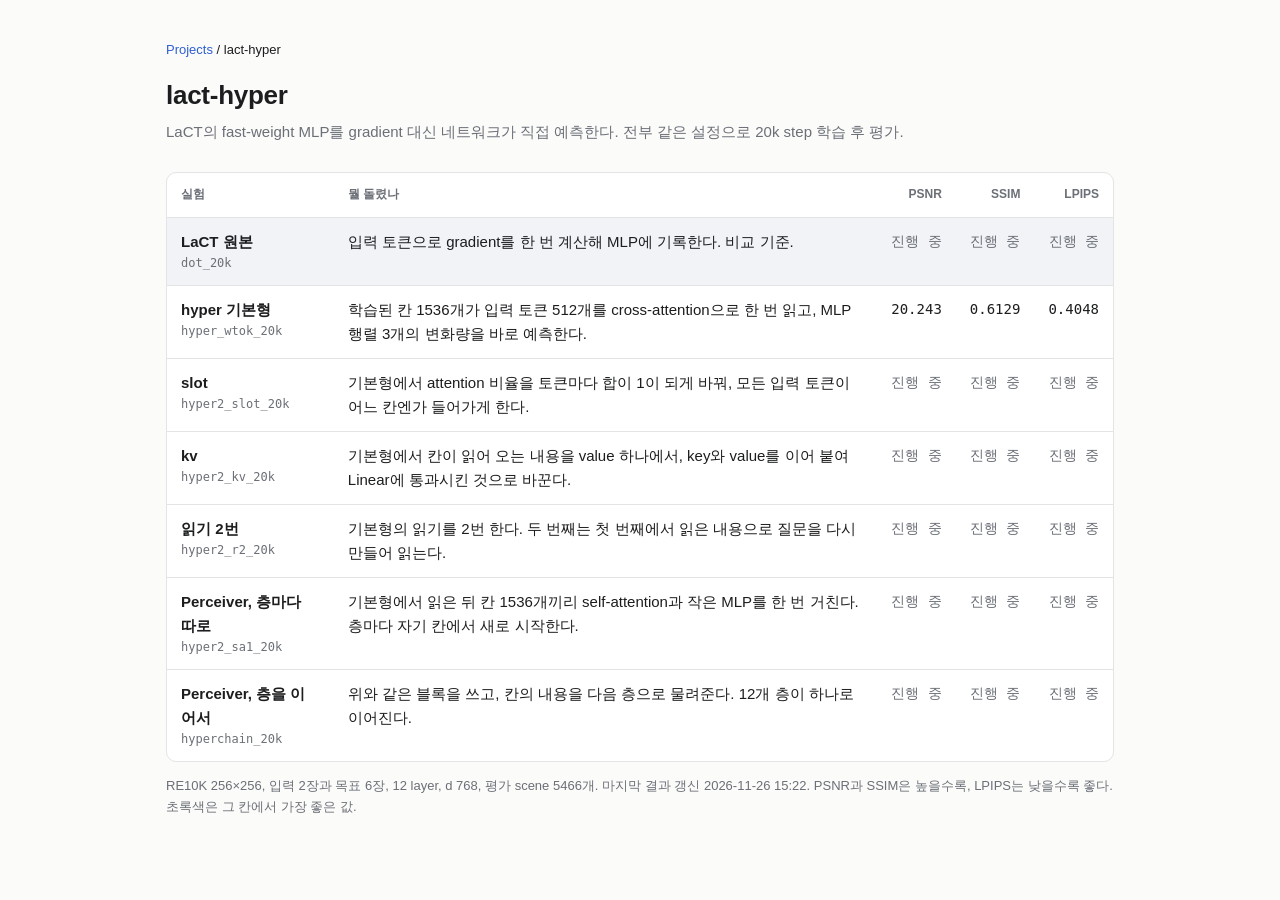
==== lact-hyper/index.html @ a07c0ce9 "Add projects site with lact-hyper results page Co-Authored-By: Claude <noreply@anthropic.com> Claude" ====
<!doctype html>
<html lang="ko">
<head>
<meta charset="utf-8">
<meta name="viewport" content="width=device-width, initial-scale=1">
<meta name="robots" content="noindex, nofollow">
<title>lact-hyper</title>
<link rel="stylesheet" href="../style.css">
</head>
<body>
<main>
  <div class="crumb"><a href="../">Projects</a> / lact-hyper</div>
  <h1>lact-hyper</h1>
  <p class="sub">LaCT의 fast-weight MLP를 gradient 대신 네트워크가 직접 예측한다. 전부 같은 설정으로 20k step 학습 후 평가.</p>
  <div class="wrap">
    <table>
      <thead>
        <tr><th>실험</th><th>뭘 돌렸나</th><th class="num">PSNR</th><th class="num">SSIM</th><th class="num">LPIPS</th></tr>
      </thead>
      <tbody id="rows"><tr><td colspan="5" class="pending">불러오는 중</td></tr></tbody>
    </table>
  </div>
  <p class="note" id="note"></p>
</main>
<script>
const esc = s => String(s).replace(/[&<>"]/g, c => ({'&':'&amp;','<':'&lt;','>':'&gt;','"':'&quot;'}[c]));
fetch('data.json?t=' + Math.floor(Date.now() / 60000)).then(r => r.json()).then(d => {
  const done = d.arms.filter(a => a.psnr != null);
  const best = {
    psnr: Math.max(...done.map(a => a.psnr)),
    ssim: Math.max(...done.map(a => a.ssim)),
    lpips: Math.min(...done.map(a => a.lpips)),
  };
  const cell = (a, k, n) => a[k] == null
    ? '<td class="num pending">진행 중</td>'
    : `<td class="num${done.length > 1 && a[k] === best[k] ? ' best' : ''}">${a[k].toFixed(n)}</td>`;
  document.getElementById('rows').innerHTML = d.arms.map(a => `
    <tr class="${a.base ? 'base' : ''}">
      <td><div class="label">${esc(a.label)}</div><div class="exp">${esc(a.exp)}</div></td>
      <td class="desc">${esc(a.desc)}</td>
      ${cell(a, 'psnr', 3)}${cell(a, 'ssim', 4)}${cell(a, 'lpips', 4)}
    </tr>`).join('');
  const scenes = done.length ? done[0].scenes : null;
  document.getElementById('note').textContent =
    'RE10K 256×256, 입력 2장과 목표 6장, 12 layer, d 768' +
    (scenes ? `, 평가 scene ${scenes}개` : '') +
    (d.updated ? `. 마지막 결과 갱신 ${d.updated}` : '') + '. PSNR과 SSIM은 높을수록, LPIPS는 낮을수록 좋다. 초록색은 그 칸에서 가장 좋은 값.';
}).catch(() => {
  document.getElementById('rows').innerHTML = '<tr><td colspan="5" class="pending">data.json을 읽지 못했다</td></tr>';
});
</script>
</body>
</html>
---- style.css ----
:root {
  --bg: #fbfbfa; --fg: #1c1d1f; --muted: #6b6f76; --line: #e3e4e6; --card: #ffffff;
  --accent: #2f5fd0; --best: #0d7a4f; --base-bg: #f1f3f7;
}
@media (prefers-color-scheme: dark) {
  :root {
    --bg: #131416; --fg: #e8e9eb; --muted: #9a9fa8; --line: #2b2d31; --card: #1a1b1e;
    --accent: #8fb0ff; --best: #5ed3a0; --base-bg: #202329;
  }
}
* { box-sizing: border-box; }
body {
  margin: 0; background: var(--bg); color: var(--fg);
  font: 15px/1.6 -apple-system, BlinkMacSystemFont, "Segoe UI", "Apple SD Gothic Neo", "Noto Sans KR", sans-serif;
}
main { max-width: 980px; margin: 0 auto; padding: 40px 16px 64px; }
h1 { font-size: 26px; margin: 0 0 4px; letter-spacing: -0.01em; }
.sub { color: var(--muted); margin: 0 0 28px; }
a { color: var(--accent); text-decoration: none; }
a:hover { text-decoration: underline; }
.crumb { font-size: 13px; margin-bottom: 14px; }
.plist { list-style: none; padding: 0; margin: 0; border-top: 1px solid var(--line); }
.plist li { padding: 14px 2px; border-bottom: 1px solid var(--line); display: flex; gap: 16px; flex-wrap: wrap; align-items: baseline; }
.plist a { font-weight: 600; min-width: 130px; }
.plist span { color: var(--muted); }
.wrap { overflow-x: auto; background: var(--card); border: 1px solid var(--line); border-radius: 10px; }
table { border-collapse: collapse; width: 100%; min-width: 640px; }
th, td { padding: 12px 14px; text-align: left; vertical-align: top; border-bottom: 1px solid var(--line); }
tr:last-child td { border-bottom: 0; }
th { font-size: 12px; font-weight: 600; color: var(--muted); white-space: nowrap; }
th.num, td.num { text-align: right; white-space: nowrap; font-variant-numeric: tabular-nums; }
td.num { font-family: ui-monospace, SFMono-Regular, Menlo, Consolas, monospace; font-size: 14px; }
tr.base td { background: var(--base-bg); }
.label { font-weight: 600; }
.exp { color: var(--muted); font-size: 12px; font-family: ui-monospace, SFMono-Regular, Menlo, Consolas, monospace; }
.desc { color: var(--fg); }
.best { color: var(--best); font-weight: 700; }
.pending { color: var(--muted); font-family: inherit; font-size: 13px; }
.note { color: var(--muted); font-size: 13px; margin-top: 14px; }
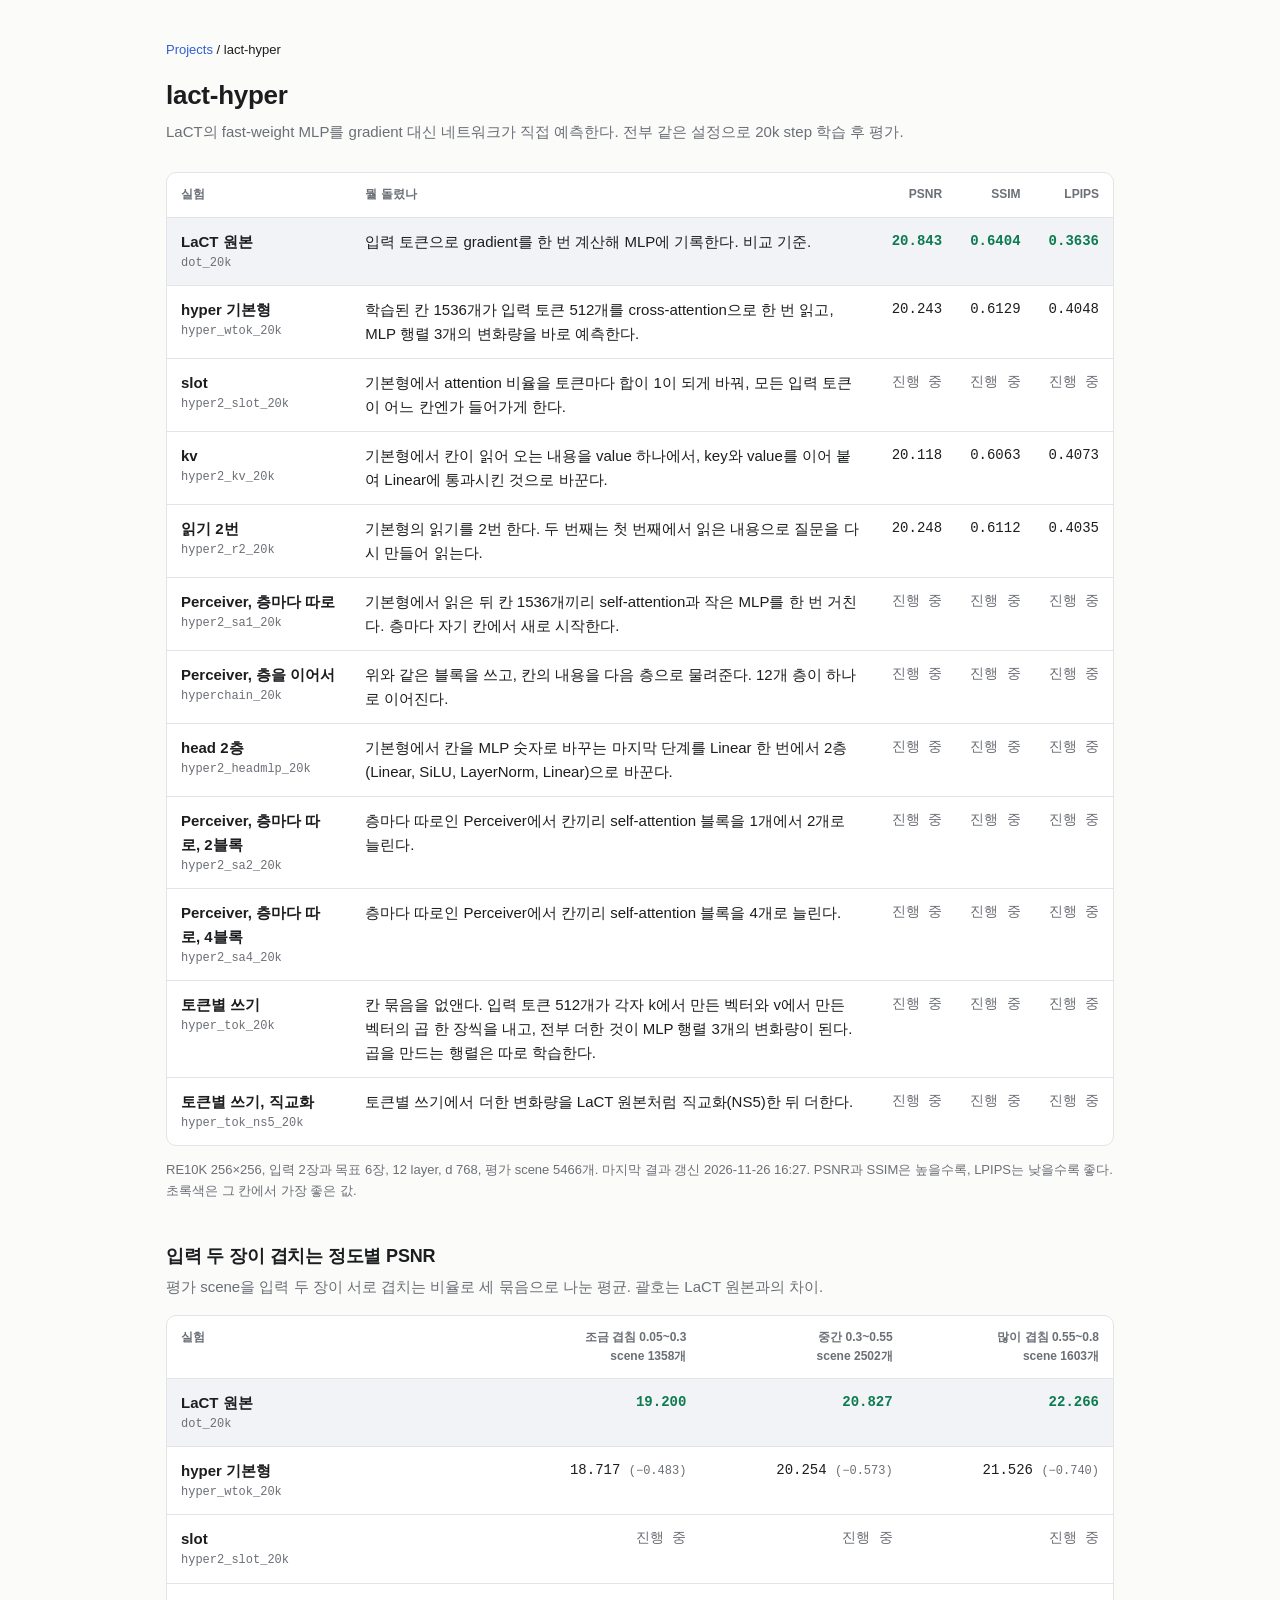
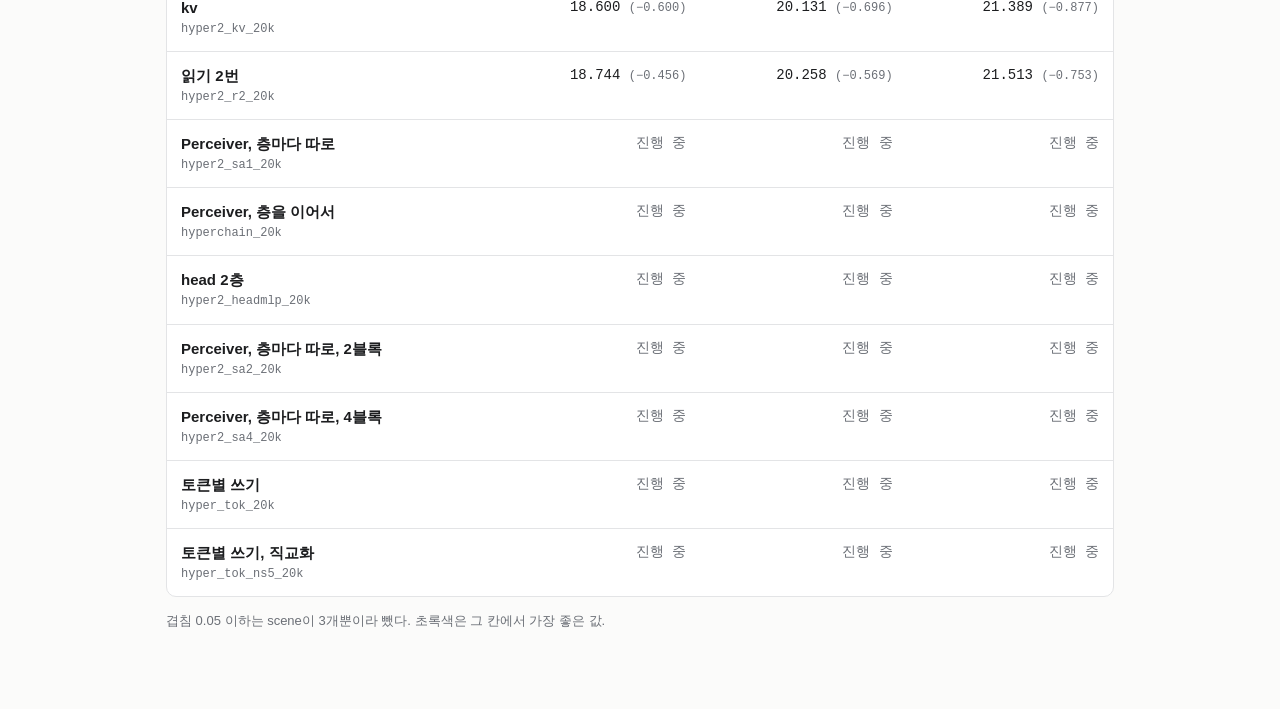
==== commit cd3582ed: "lact-hyper: add PSNR table split by input overlap Co-Authored-By: Claude <noreply@anthropic.com> Cla" ====
--- a/lact-hyper/index.html
+++ b/lact-hyper/index.html
@@ -21,6 +21,16 @@
     </table>
   </div>
   <p class="note" id="note"></p>
+
+  <h2>입력 두 장이 겹치는 정도별 PSNR</h2>
+  <p class="sub">평가 scene을 입력 두 장이 서로 겹치는 비율로 세 묶음으로 나눈 평균. 괄호는 LaCT 원본과의 차이.</p>
+  <div class="wrap">
+    <table>
+      <thead id="ohead"><tr><th>실험</th></tr></thead>
+      <tbody id="orows"><tr><td class="pending">불러오는 중</td></tr></tbody>
+    </table>
+  </div>
+  <p class="note">겹침 0.05 이하는 scene이 3개뿐이라 뺐다. 초록색은 그 칸에서 가장 좋은 값.</p>
 </main>
 <script>
 const esc = s => String(s).replace(/[&<>"]/g, c => ({'&':'&amp;','<':'&lt;','>':'&gt;','"':'&quot;'}[c]));
@@ -40,6 +50,26 @@
       <td class="desc">${esc(a.desc)}</td>
       ${cell(a, 'psnr', 3)}${cell(a, 'ssim', 4)}${cell(a, 'lpips', 4)}
     </tr>`).join('');
+  const binned = d.arms.filter(a => a.bins && a.bins.length);
+  if (binned.length) {
+    const ref = (d.arms.find(a => a.base && a.bins) || binned[0]).bins;
+    const names = ['조금 겹침', '중간', '많이 겹침'];
+    document.getElementById('ohead').innerHTML = '<tr><th>실험</th>' + ref.map((b, i) =>
+      `<th class="num">${names[i] || ''} ${b.lo}~${b.hi}<br>scene ${b.n}개</th>`).join('') + '</tr>';
+    const obest = ref.map((_, i) => Math.max(...binned.map(a => a.bins[i].psnr)));
+    const base = d.arms.find(a => a.base && a.bins);
+    document.getElementById('orows').innerHTML = d.arms.map(a => `
+      <tr class="${a.base ? 'base' : ''}">
+        <td><div class="label">${esc(a.label)}</div><div class="exp">${esc(a.exp)}</div></td>
+        ${ref.map((_, i) => {
+          if (!a.bins || !a.bins[i]) return '<td class="num pending">진행 중</td>';
+          const v = a.bins[i].psnr;
+          const df = base && !a.base ? v - base.bins[i].psnr : null;
+          const dtxt = df == null ? '' : ` <span class="diff">(${df >= 0 ? '+' : '\u2212'}${Math.abs(df).toFixed(3)})</span>`;
+          return `<td class="num${binned.length > 1 && v === obest[i] ? ' best' : ''}">${v.toFixed(3)}${dtxt}</td>`;
+        }).join('')}
+      </tr>`).join('');
+  }
   const scenes = done.length ? done[0].scenes : null;
   document.getElementById('note').textContent =
     'RE10K 256×256, 입력 2장과 목표 6장, 12 layer, d 768' +
--- a/style.css
+++ b/style.css
@@ -37,3 +37,6 @@
 .best { color: var(--best); font-weight: 700; }
 .pending { color: var(--muted); font-family: inherit; font-size: 13px; }
 .note { color: var(--muted); font-size: 13px; margin-top: 14px; }
+h2 { font-size: 18px; margin: 40px 0 4px; letter-spacing: -0.01em; }
+h2 + .sub { margin-bottom: 16px; }
+.diff { color: var(--muted); font-weight: 400; font-size: 12px; }
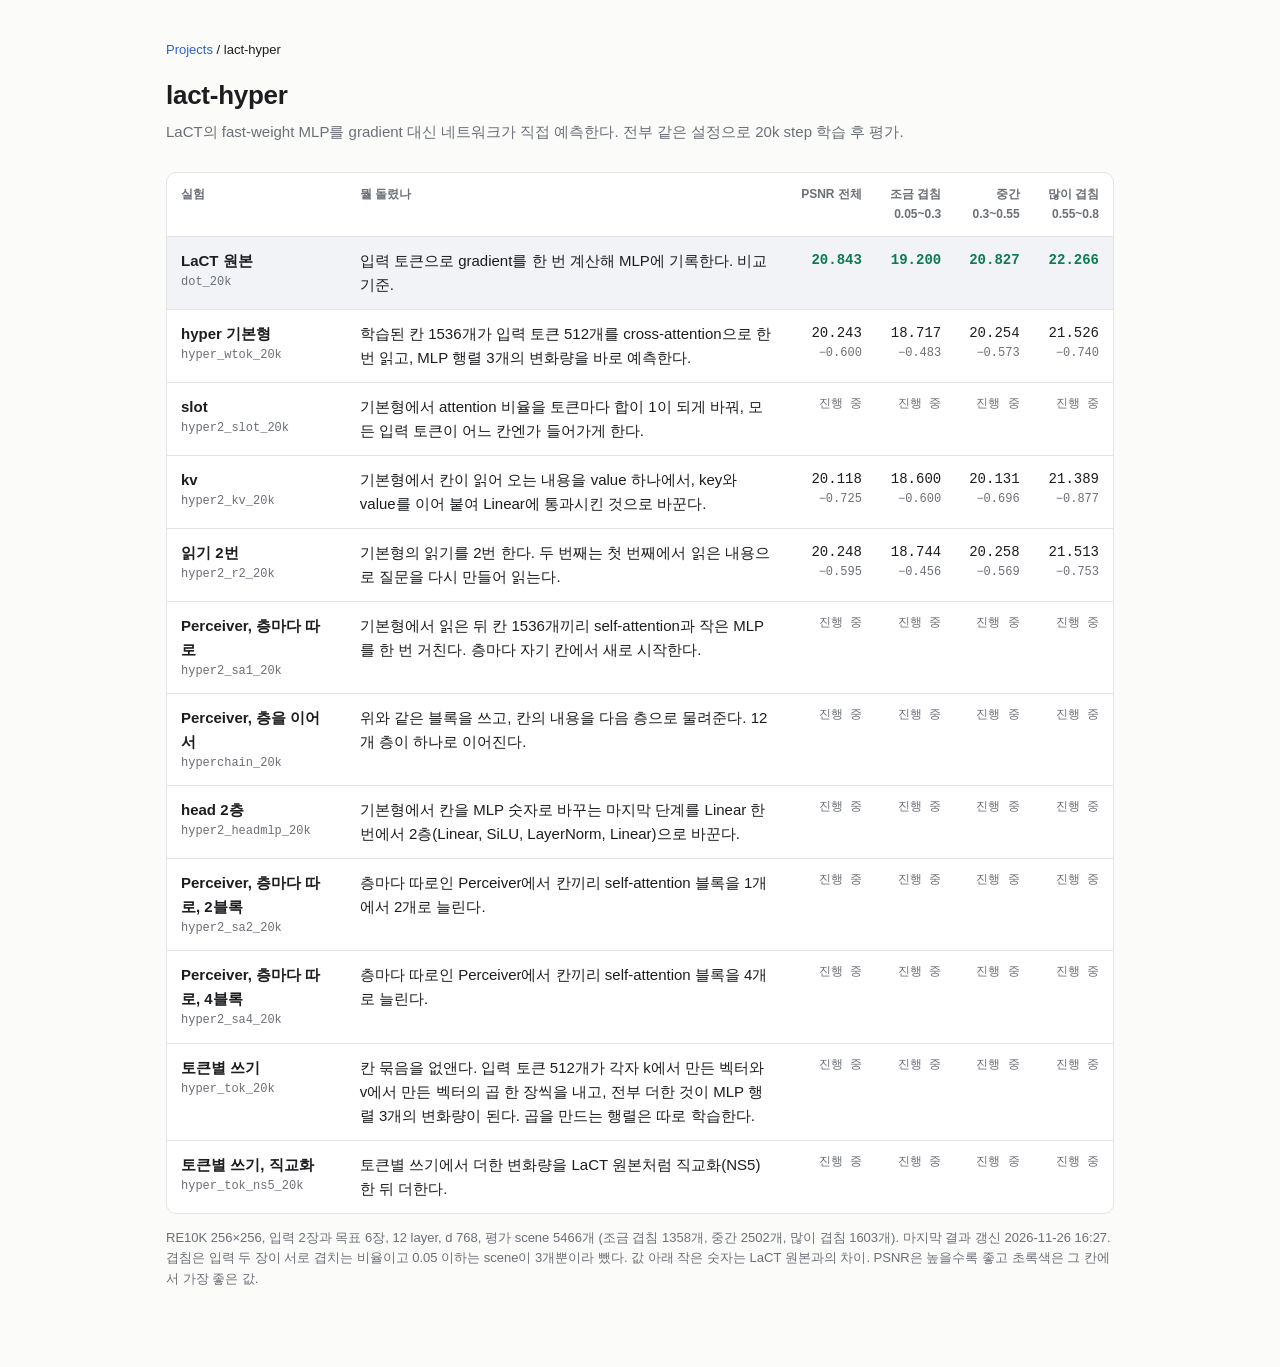
==== commit 274d4d90: "lact-hyper: one table, overall PSNR plus PSNR by input overlap Co-Authored-By: Claude <noreply@anthr" ====
--- a/lact-hyper/index.html
+++ b/lact-hyper/index.html
@@ -14,69 +14,49 @@
   <p class="sub">LaCT의 fast-weight MLP를 gradient 대신 네트워크가 직접 예측한다. 전부 같은 설정으로 20k step 학습 후 평가.</p>
   <div class="wrap">
     <table>
-      <thead>
-        <tr><th>실험</th><th>뭘 돌렸나</th><th class="num">PSNR</th><th class="num">SSIM</th><th class="num">LPIPS</th></tr>
+      <thead id="head">
+        <tr><th>실험</th><th>뭘 돌렸나</th><th class="num">PSNR 전체</th></tr>
       </thead>
-      <tbody id="rows"><tr><td colspan="5" class="pending">불러오는 중</td></tr></tbody>
+      <tbody id="rows"><tr><td colspan="3" class="pending">불러오는 중</td></tr></tbody>
     </table>
   </div>
   <p class="note" id="note"></p>
-
-  <h2>입력 두 장이 겹치는 정도별 PSNR</h2>
-  <p class="sub">평가 scene을 입력 두 장이 서로 겹치는 비율로 세 묶음으로 나눈 평균. 괄호는 LaCT 원본과의 차이.</p>
-  <div class="wrap">
-    <table>
-      <thead id="ohead"><tr><th>실험</th></tr></thead>
-      <tbody id="orows"><tr><td class="pending">불러오는 중</td></tr></tbody>
-    </table>
-  </div>
-  <p class="note">겹침 0.05 이하는 scene이 3개뿐이라 뺐다. 초록색은 그 칸에서 가장 좋은 값.</p>
 </main>
 <script>
 const esc = s => String(s).replace(/[&<>"]/g, c => ({'&':'&amp;','<':'&lt;','>':'&gt;','"':'&quot;'}[c]));
 fetch('data.json?t=' + Math.floor(Date.now() / 60000)).then(r => r.json()).then(d => {
-  const done = d.arms.filter(a => a.psnr != null);
-  const best = {
-    psnr: Math.max(...done.map(a => a.psnr)),
-    ssim: Math.max(...done.map(a => a.ssim)),
-    lpips: Math.min(...done.map(a => a.lpips)),
+  const done = d.arms.filter(a => a.psnr != null && a.bins && a.bins.length);
+  const base = done.find(a => a.base);
+  const ref = (base || done[0] || {bins: []}).bins;
+  const names = ['조금 겹침', '중간', '많이 겹침'];
+  // 열: 전체 PSNR + 입력 두 장이 겹치는 비율 구간별 PSNR
+  const val = (a, i) => a.psnr == null || !a.bins ? null : (i < 0 ? a.psnr : a.bins[i].psnr);
+  const cols = [-1, ...ref.map((_, i) => i)];
+  const best = cols.map(i => Math.max(...done.map(a => val(a, i))));
+  document.getElementById('head').innerHTML = '<tr><th>실험</th><th>뭘 돌렸나</th><th class="num">PSNR 전체</th>' +
+    ref.map((b, i) => `<th class="num">${names[i] || ''}<br>${b.lo}~${b.hi}</th>`).join('') + '</tr>';
+  const cell = (a, i, c) => {
+    const v = val(a, i);
+    if (v == null) return '<td class="num pending">진행 중</td>';
+    const df = base && !a.base ? v - val(base, i) : null;
+    const dtxt = df == null ? '' : `<div class="diff">${df >= 0 ? '+' : '\u2212'}${Math.abs(df).toFixed(3)}</div>`;
+    return `<td class="num${done.length > 1 && v === best[c] ? ' best' : ''}">${v.toFixed(3)}${dtxt}</td>`;
   };
-  const cell = (a, k, n) => a[k] == null
-    ? '<td class="num pending">진행 중</td>'
-    : `<td class="num${done.length > 1 && a[k] === best[k] ? ' best' : ''}">${a[k].toFixed(n)}</td>`;
   document.getElementById('rows').innerHTML = d.arms.map(a => `
     <tr class="${a.base ? 'base' : ''}">
       <td><div class="label">${esc(a.label)}</div><div class="exp">${esc(a.exp)}</div></td>
       <td class="desc">${esc(a.desc)}</td>
-      ${cell(a, 'psnr', 3)}${cell(a, 'ssim', 4)}${cell(a, 'lpips', 4)}
+      ${cols.map((i, c) => cell(a, i, c)).join('')}
     </tr>`).join('');
-  const binned = d.arms.filter(a => a.bins && a.bins.length);
-  if (binned.length) {
-    const ref = (d.arms.find(a => a.base && a.bins) || binned[0]).bins;
-    const names = ['조금 겹침', '중간', '많이 겹침'];
-    document.getElementById('ohead').innerHTML = '<tr><th>실험</th>' + ref.map((b, i) =>
-      `<th class="num">${names[i] || ''} ${b.lo}~${b.hi}<br>scene ${b.n}개</th>`).join('') + '</tr>';
-    const obest = ref.map((_, i) => Math.max(...binned.map(a => a.bins[i].psnr)));
-    const base = d.arms.find(a => a.base && a.bins);
-    document.getElementById('orows').innerHTML = d.arms.map(a => `
-      <tr class="${a.base ? 'base' : ''}">
-        <td><div class="label">${esc(a.label)}</div><div class="exp">${esc(a.exp)}</div></td>
-        ${ref.map((_, i) => {
-          if (!a.bins || !a.bins[i]) return '<td class="num pending">진행 중</td>';
-          const v = a.bins[i].psnr;
-          const df = base && !a.base ? v - base.bins[i].psnr : null;
-          const dtxt = df == null ? '' : ` <span class="diff">(${df >= 0 ? '+' : '\u2212'}${Math.abs(df).toFixed(3)})</span>`;
-          return `<td class="num${binned.length > 1 && v === obest[i] ? ' best' : ''}">${v.toFixed(3)}${dtxt}</td>`;
-        }).join('')}
-      </tr>`).join('');
-  }
   const scenes = done.length ? done[0].scenes : null;
   document.getElementById('note').textContent =
     'RE10K 256×256, 입력 2장과 목표 6장, 12 layer, d 768' +
     (scenes ? `, 평가 scene ${scenes}개` : '') +
-    (d.updated ? `. 마지막 결과 갱신 ${d.updated}` : '') + '. PSNR과 SSIM은 높을수록, LPIPS는 낮을수록 좋다. 초록색은 그 칸에서 가장 좋은 값.';
+    (ref.length ? ` (${ref.map((b, i) => `${names[i]} ${b.n}개`).join(', ')})` : '') +
+    (d.updated ? `. 마지막 결과 갱신 ${d.updated}` : '') +
+    '. 겹침은 입력 두 장이 서로 겹치는 비율이고 0.05 이하는 scene이 3개뿐이라 뺐다. 값 아래 작은 숫자는 LaCT 원본과의 차이. PSNR은 높을수록 좋고 초록색은 그 칸에서 가장 좋은 값.';
 }).catch(() => {
-  document.getElementById('rows').innerHTML = '<tr><td colspan="5" class="pending">data.json을 읽지 못했다</td></tr>';
+  document.getElementById('rows').innerHTML = '<tr><td colspan="3" class="pending">data.json을 읽지 못했다</td></tr>';
 });
 </script>
 </body>
--- a/style.css
+++ b/style.css
@@ -40,3 +40,4 @@
 h2 { font-size: 18px; margin: 40px 0 4px; letter-spacing: -0.01em; }
 h2 + .sub { margin-bottom: 16px; }
 .diff { color: var(--muted); font-weight: 400; font-size: 12px; }
+td.num.pending { font-size: 12px; }
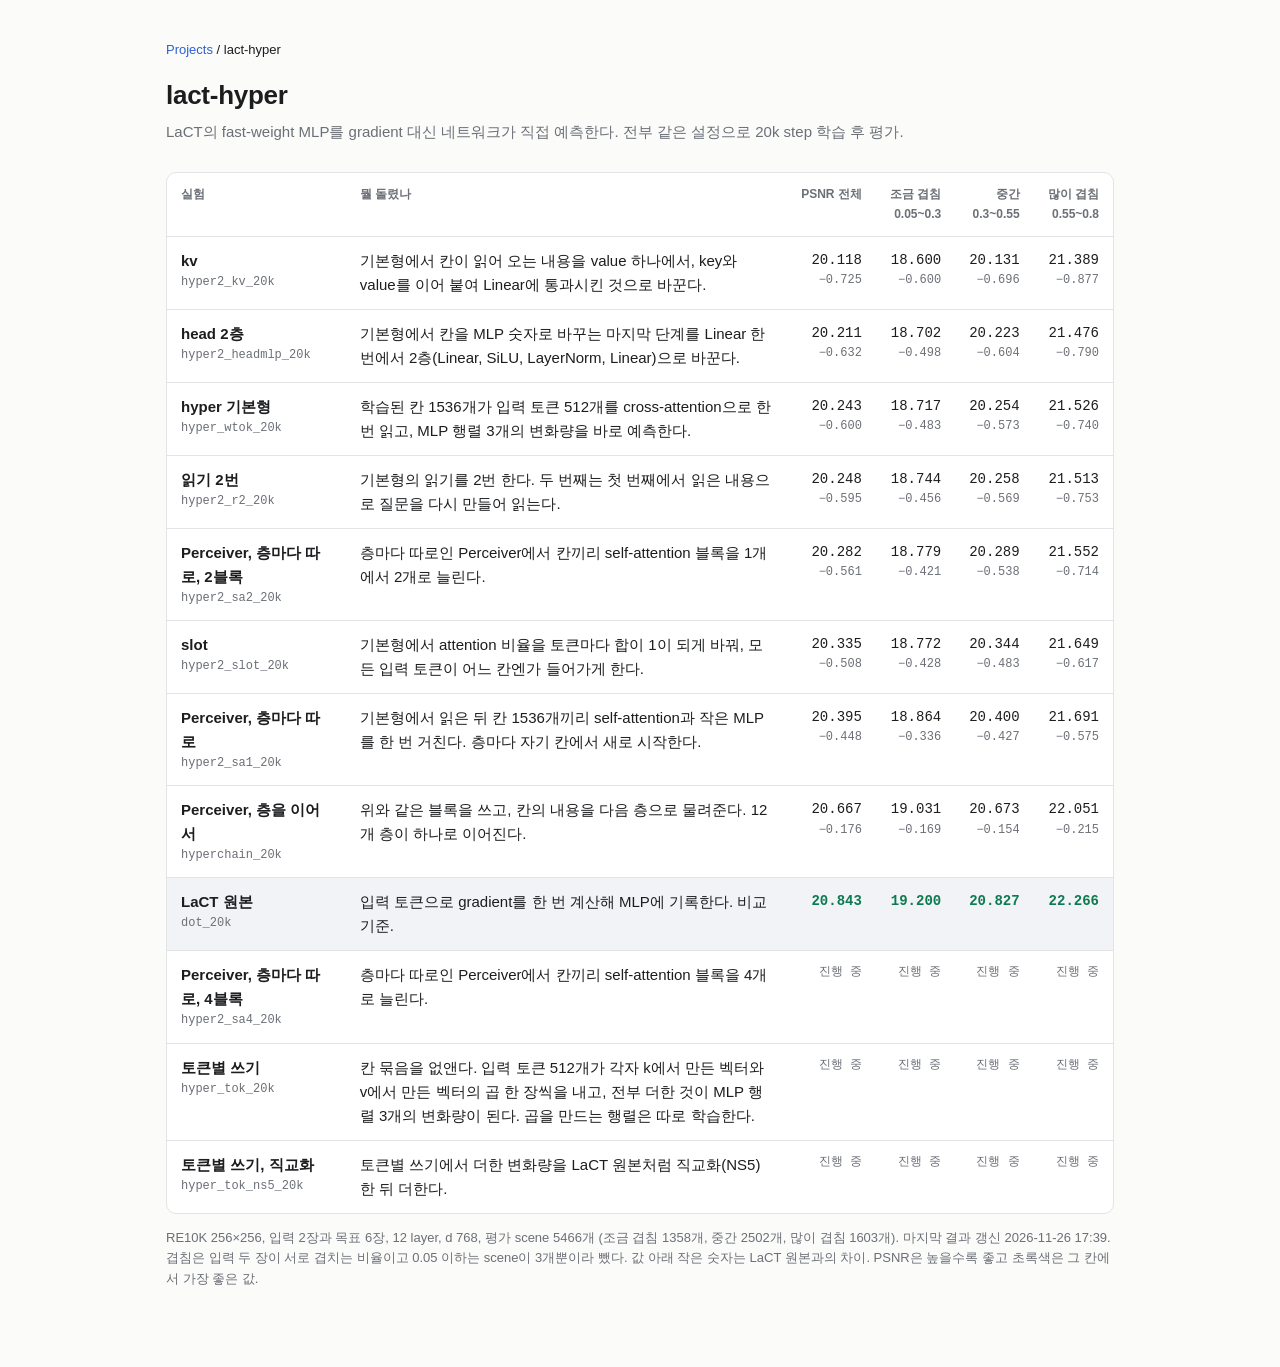
==== commit c188986d: "lact-hyper: always sort rows by overall PSNR ascending Co-Authored-By: Claude <noreply@anthropic.com" ====
--- a/lact-hyper/index.html
+++ b/lact-hyper/index.html
@@ -42,7 +42,9 @@
     const dtxt = df == null ? '' : `<div class="diff">${df >= 0 ? '+' : '\u2212'}${Math.abs(df).toFixed(3)}</div>`;
     return `<td class="num${done.length > 1 && v === best[c] ? ' best' : ''}">${v.toFixed(3)}${dtxt}</td>`;
   };
-  document.getElementById('rows').innerHTML = d.arms.map(a => `
+  // 항상 PSNR 전체 오름차순 (낮은 것부터). 아직 결과 없는 실험은 맨 아래.
+  const sorted = [...d.arms].sort((x, y) => (x.psnr == null) - (y.psnr == null) || (x.psnr ?? 0) - (y.psnr ?? 0));
+  document.getElementById('rows').innerHTML = sorted.map(a => `
     <tr class="${a.base ? 'base' : ''}">
       <td><div class="label">${esc(a.label)}</div><div class="exp">${esc(a.exp)}</div></td>
       <td class="desc">${esc(a.desc)}</td>
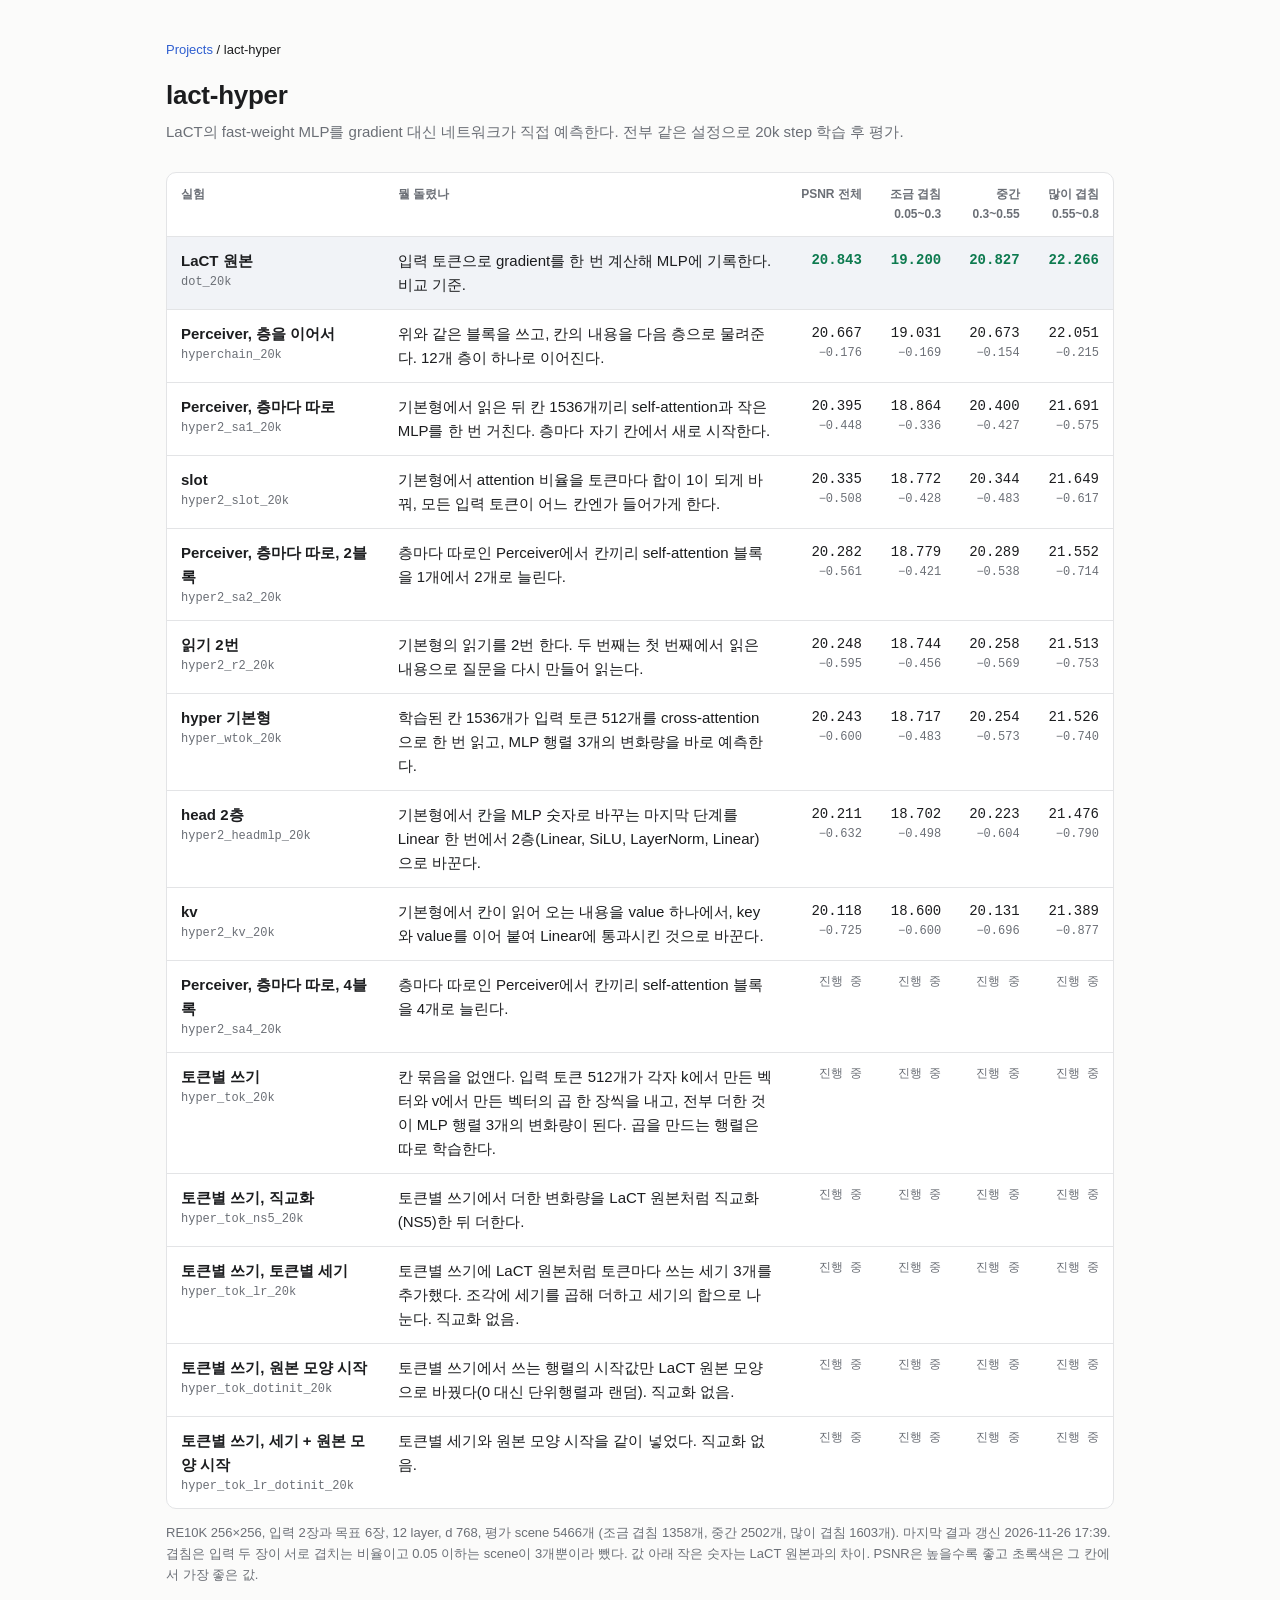
==== commit b1fc8503: "lact-hyper: sort rows with highest PSNR on top Co-Authored-By: Claude <noreply@anthropic.com> Claude" ====
--- a/lact-hyper/index.html
+++ b/lact-hyper/index.html
@@ -42,8 +42,8 @@
     const dtxt = df == null ? '' : `<div class="diff">${df >= 0 ? '+' : '\u2212'}${Math.abs(df).toFixed(3)}</div>`;
     return `<td class="num${done.length > 1 && v === best[c] ? ' best' : ''}">${v.toFixed(3)}${dtxt}</td>`;
   };
-  // 항상 PSNR 전체 오름차순 (낮은 것부터). 아직 결과 없는 실험은 맨 아래.
-  const sorted = [...d.arms].sort((x, y) => (x.psnr == null) - (y.psnr == null) || (x.psnr ?? 0) - (y.psnr ?? 0));
+  // 항상 PSNR 전체가 높은 것이 위. 아직 결과 없는 실험은 맨 아래.
+  const sorted = [...d.arms].sort((x, y) => (x.psnr == null) - (y.psnr == null) || (y.psnr ?? 0) - (x.psnr ?? 0));
   document.getElementById('rows').innerHTML = sorted.map(a => `
     <tr class="${a.base ? 'base' : ''}">
       <td><div class="label">${esc(a.label)}</div><div class="exp">${esc(a.exp)}</div></td>
